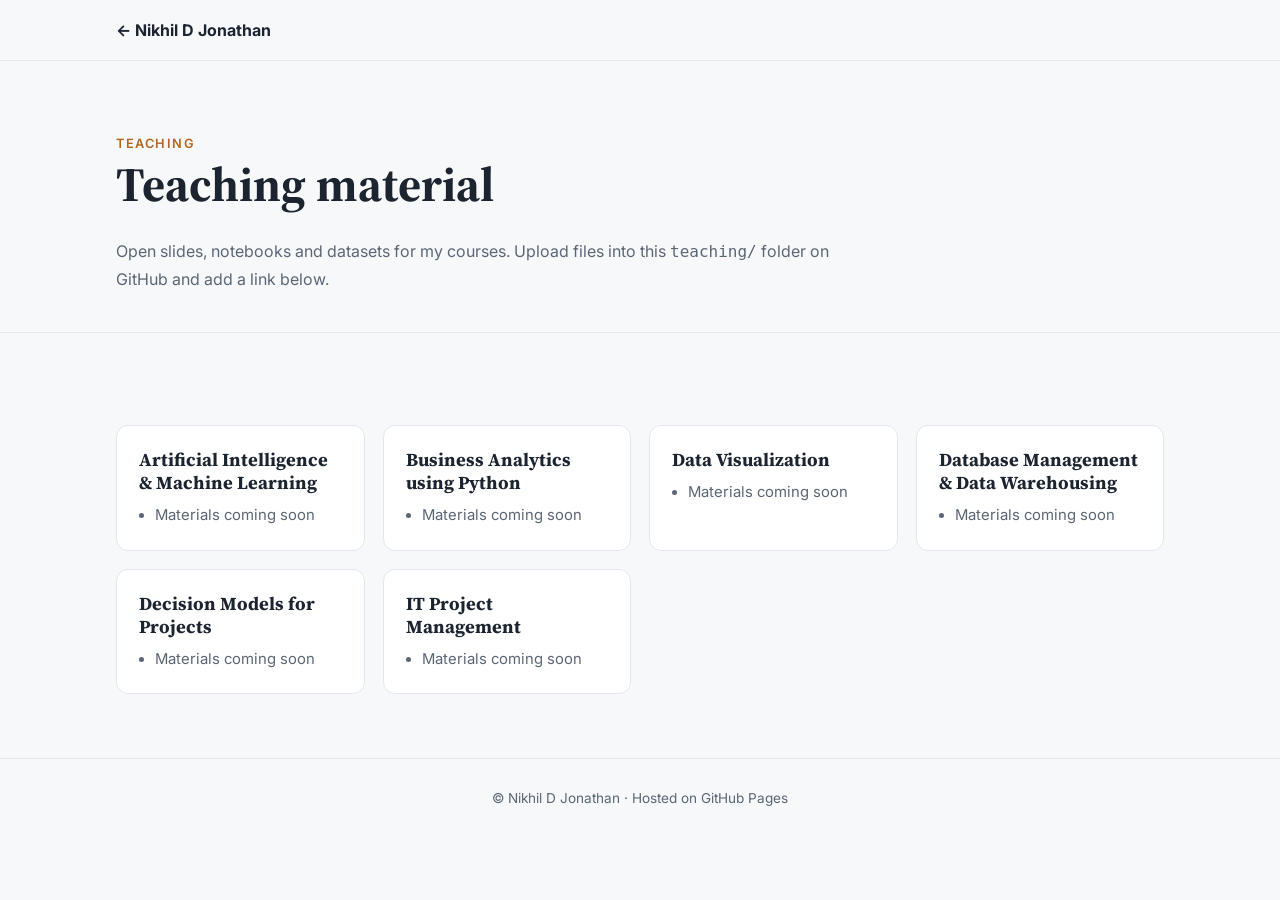
==== teaching/index.html @ 558bfcd5 "Add files via upload" ====
<!doctype html>
<html lang="en">
<head>
  <meta charset="utf-8"><meta name="viewport" content="width=device-width, initial-scale=1">
  <title>Teaching Material | Nikhil D Jonathan</title>
  <link href="https://fonts.googleapis.com/css2?family=Inter:wght@400;500;600;700&family=Source+Serif+4:wght@600;700&display=swap" rel="stylesheet">
  <link rel="stylesheet" href="../assets/style.css">
</head>
<body>
<header class="site"><div class="wrap"><a class="brand" href="../">← Nikhil D Jonathan</a></div></header>
<main>
<section class="hero" style="padding-bottom:24px"><div class="wrap" style="display:block">
  <div class="eyebrow">Teaching</div>
  <h1>Teaching material</h1>
  <p class="lead">Open slides, notebooks and datasets for my courses. Upload files into this <code>teaching/</code> folder on GitHub and add a link below.</p>
</div></section>

<!-- To add material: put the file in teaching/ (e.g. teaching/ai-ml-week1.pdf)
     and add <li><a href="ai-ml-week1.pdf">Week 1 – Introduction</a></li> under the course. -->
<section><div class="wrap">
  <div class="grid">
    <div class="card"><h3>Artificial Intelligence &amp; Machine Learning</h3><ul><li>Materials coming soon</li></ul></div>
    <div class="card"><h3>Business Analytics using Python</h3><ul><li>Materials coming soon</li></ul></div>
    <div class="card"><h3>Data Visualization</h3><ul><li>Materials coming soon</li></ul></div>
    <div class="card"><h3>Database Management &amp; Data Warehousing</h3><ul><li>Materials coming soon</li></ul></div>
    <div class="card"><h3>Decision Models for Projects</h3><ul><li>Materials coming soon</li></ul></div>
    <div class="card"><h3>IT Project Management</h3><ul><li>Materials coming soon</li></ul></div>
  </div>
</div></section>
</main>
<footer><div class="wrap">© Nikhil D Jonathan · Hosted on GitHub Pages</div></footer>
</body>
</html>
---- assets/style.css ----
/* ===== Theme tokens ===== */
:root {
  --bg: #f7f8fa;
  --surface: #ffffff;
  --text: #1c2430;
  --muted: #5b6675;
  --line: #e3e7ed;
  --accent: #0f5c6e;
  --accent-soft: #e3f1f3;
  --accent-2: #b5651d;
  --radius: 12px;
  --max: 1080px;
}
@media (prefers-color-scheme: dark) {
  :root:not([data-theme="light"]) {
    --bg: #0f141a; --surface: #161d25; --text: #e6ebf0; --muted: #9aa6b4;
    --line: #26303b; --accent: #5cc3d6; --accent-soft: #15313a; --accent-2: #e0a060;
  }
}
:root[data-theme="dark"] {
  --bg: #0f141a; --surface: #161d25; --text: #e6ebf0; --muted: #9aa6b4;
  --line: #26303b; --accent: #5cc3d6; --accent-soft: #15313a; --accent-2: #e0a060;
}

/* ===== Base ===== */
* { box-sizing: border-box; }
html { scroll-behavior: smooth; scroll-padding-top: 72px; }
body {
  margin: 0; background: var(--bg); color: var(--text);
  font-family: "Inter", system-ui, -apple-system, Segoe UI, Roboto, sans-serif;
  font-size: 16px; line-height: 1.65;
}
a { color: var(--accent); text-decoration: none; }
a:hover { text-decoration: underline; }
h1, h2, h3 { font-family: "Source Serif 4", Georgia, serif; line-height: 1.25; margin: 0 0 .5em; }
h2 { font-size: 1.9rem; }
h3 { font-size: 1.15rem; }
.wrap { max-width: var(--max); margin: 0 auto; padding: 0 16px; }
section { padding: 64px 0; border-top: 1px solid var(--line); }
.eyebrow { color: var(--accent-2); font-weight: 600; font-size: .8rem; letter-spacing: .12em; text-transform: uppercase; }
.lead { color: var(--muted); max-width: 720px; }

/* ===== Header / nav ===== */
header.site {
  position: sticky; top: 0; z-index: 10; background: color-mix(in srgb, var(--bg) 88%, transparent);
  backdrop-filter: blur(8px); border-bottom: 1px solid var(--line);
}
header.site .wrap { display: flex; align-items: center; justify-content: space-between; height: 60px; gap: 12px; }
.brand { font-weight: 700; color: var(--text); white-space: nowrap; }
nav ul { list-style: none; display: flex; gap: 20px; margin: 0; padding: 0; }
nav a { color: var(--muted); font-size: .92rem; font-weight: 500; }
nav a:hover { color: var(--accent); text-decoration: none; }
.menu-btn, .theme-btn {
  background: none; border: 1px solid var(--line); color: var(--text); border-radius: 8px;
  padding: 6px 10px; cursor: pointer; font: inherit; font-size: .85rem;
}
.menu-btn { display: none; }
@media (max-width: 820px) {
  .menu-btn { display: inline-block; }
  nav ul { display: none; position: absolute; top: 60px; left: 0; right: 0; flex-direction: column;
    background: var(--surface); border-bottom: 1px solid var(--line); padding: 12px 16px; gap: 12px; }
  nav ul.open { display: flex; }
}

/* ===== Hero ===== */
.hero { padding: 72px 0 56px; border-top: none; }
.hero .wrap { display: grid; grid-template-columns: 1fr 220px; gap: 40px; align-items: center; }
.hero h1 { font-size: clamp(2rem, 4.5vw, 3rem); }
.hero .role { font-size: 1.1rem; color: var(--muted); margin: 0 0 1rem; }
.hero img { width: 220px; height: 220px; border-radius: 50%; object-fit: cover; border: 4px solid var(--surface); box-shadow: 0 6px 24px rgba(0,0,0,.12); }
.chips { display: flex; flex-wrap: wrap; gap: 8px; margin: 18px 0 24px; }
.chip { background: var(--accent-soft); color: var(--accent); padding: 4px 12px; border-radius: 999px; font-size: .85rem; font-weight: 500; }
.btns { display: flex; flex-wrap: wrap; gap: 10px; }
.btn { display: inline-block; padding: 10px 18px; border-radius: 8px; font-weight: 600; font-size: .95rem; border: 1px solid var(--accent); }
.btn.primary { background: var(--accent); color: var(--surface); }
.btn.ghost { color: var(--accent); }
.btn:hover { text-decoration: none; opacity: .9; }
@media (max-width: 720px) {
  .hero .wrap { grid-template-columns: 1fr; }
  .hero img { width: 150px; height: 150px; order: -1; }
}

/* ===== Cards / grids ===== */
.grid { display: grid; gap: 18px; grid-template-columns: repeat(auto-fit, minmax(240px, 1fr)); margin-top: 28px; }
.card { background: var(--surface); border: 1px solid var(--line); border-radius: var(--radius); padding: 22px; }
.card p { margin: .4em 0 0; color: var(--muted); font-size: .95rem; }
.card ul { margin: .6em 0 0; padding-left: 1.1em; color: var(--muted); font-size: .93rem; }
.icon { font-size: 1.5rem; margin-bottom: 6px; }
.stats { display: grid; grid-template-columns: repeat(auto-fit, minmax(140px, 1fr)); gap: 14px; margin-top: 28px; }
.stat { background: var(--surface); border: 1px solid var(--line); border-radius: var(--radius); padding: 18px; text-align: center; }
.stat b { display: block; font-size: 2rem; color: var(--accent); font-family: "Source Serif 4", Georgia, serif; }
.stat span { color: var(--muted); font-size: .88rem; }

/* ===== Publications ===== */
.pub-group { margin-top: 32px; }
.pub-group h3 { border-left: 3px solid var(--accent-2); padding-left: 10px; }
ol.pubs { list-style: none; padding: 0; margin: 0; counter-reset: p; }
ol.pubs li { background: var(--surface); border: 1px solid var(--line); border-radius: 10px; padding: 14px 16px; margin-bottom: 10px; font-size: .95rem; }
ol.pubs .yr { display: inline-block; font-weight: 700; color: var(--accent); margin-right: 8px; }
ol.pubs em { color: var(--muted); }
.tag { font-size: .75rem; padding: 2px 8px; border-radius: 6px; background: var(--accent-soft); color: var(--accent); margin-left: 6px; white-space: nowrap; }

/* ===== Timeline ===== */
.timeline { list-style: none; padding: 0; margin: 28px 0 0; border-left: 2px solid var(--line); }
.timeline li { position: relative; padding: 0 0 20px 22px; }
.timeline li::before { content: ""; position: absolute; left: -7px; top: 6px; width: 12px; height: 12px; border-radius: 50%; background: var(--accent); }
.timeline .when { font-size: .85rem; color: var(--accent-2); font-weight: 600; }
.timeline p { margin: 2px 0 0; color: var(--muted); font-size: .95rem; }

.two-col { display: grid; grid-template-columns: 1fr 1fr; gap: 32px; }
@media (max-width: 820px) { .two-col { grid-template-columns: 1fr; } }

/* ===== Contact / footer ===== */
.contact-list { list-style: none; padding: 0; margin: 20px 0 0; display: grid; gap: 10px; }
.contact-list li { font-size: 1rem; }
footer { padding: 28px 0; border-top: 1px solid var(--line); color: var(--muted); font-size: .85rem; text-align: center; }
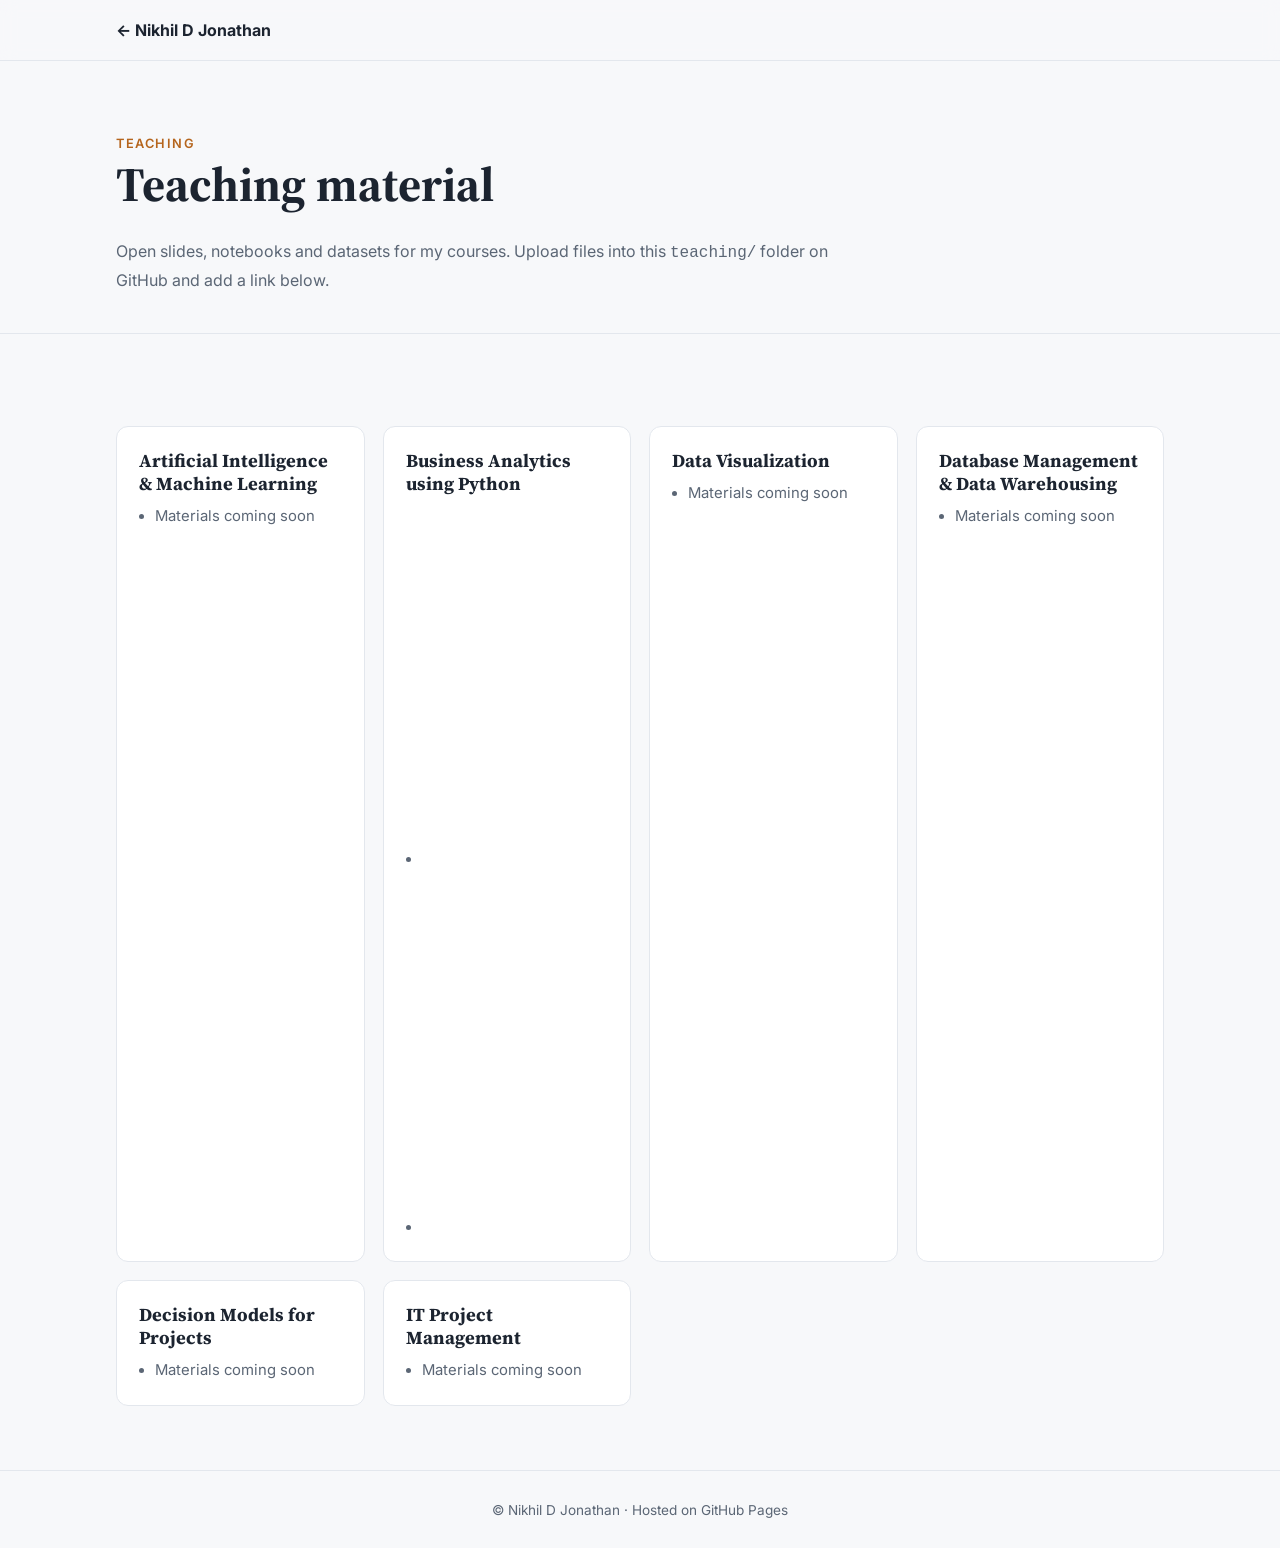
==== commit 4d3489ab: "Add materials for Business Analytics using Python Added two Google Slides presentations as materials" ====
--- a/teaching/index.html
+++ b/teaching/index.html
@@ -20,7 +20,10 @@
 <section><div class="wrap">
   <div class="grid">
     <div class="card"><h3>Artificial Intelligence &amp; Machine Learning</h3><ul><li>Materials coming soon</li></ul></div>
-    <div class="card"><h3>Business Analytics using Python</h3><ul><li>Materials coming soon</li></ul></div>
+    <div class="card"><h3>Business Analytics using Python</h3><ul>
+  <li><iframe src="https://docs.google.com/presentation/d/1x4MFINzcih00dk9zDryY-HEVkTwUfbTO/edit?usp=sharing&ouid=102629170577142885463&rtpof=true&sd=true" width="100%" height="360" style="border:0" allowfullscreen></iframe>
+  <li><iframe src="https://docs.google.com/presentation/d/1piwAVu8SwN83M1R3JvTYdsTvLvuZaUuD/edit?usp=sharing&ouid=102629170577142885463&rtpof=true&sd=true" width="100%" height="360" style="border:0" allowfullscreen></iframe>
+</ul></div>
     <div class="card"><h3>Data Visualization</h3><ul><li>Materials coming soon</li></ul></div>
     <div class="card"><h3>Database Management &amp; Data Warehousing</h3><ul><li>Materials coming soon</li></ul></div>
     <div class="card"><h3>Decision Models for Projects</h3><ul><li>Materials coming soon</li></ul></div>
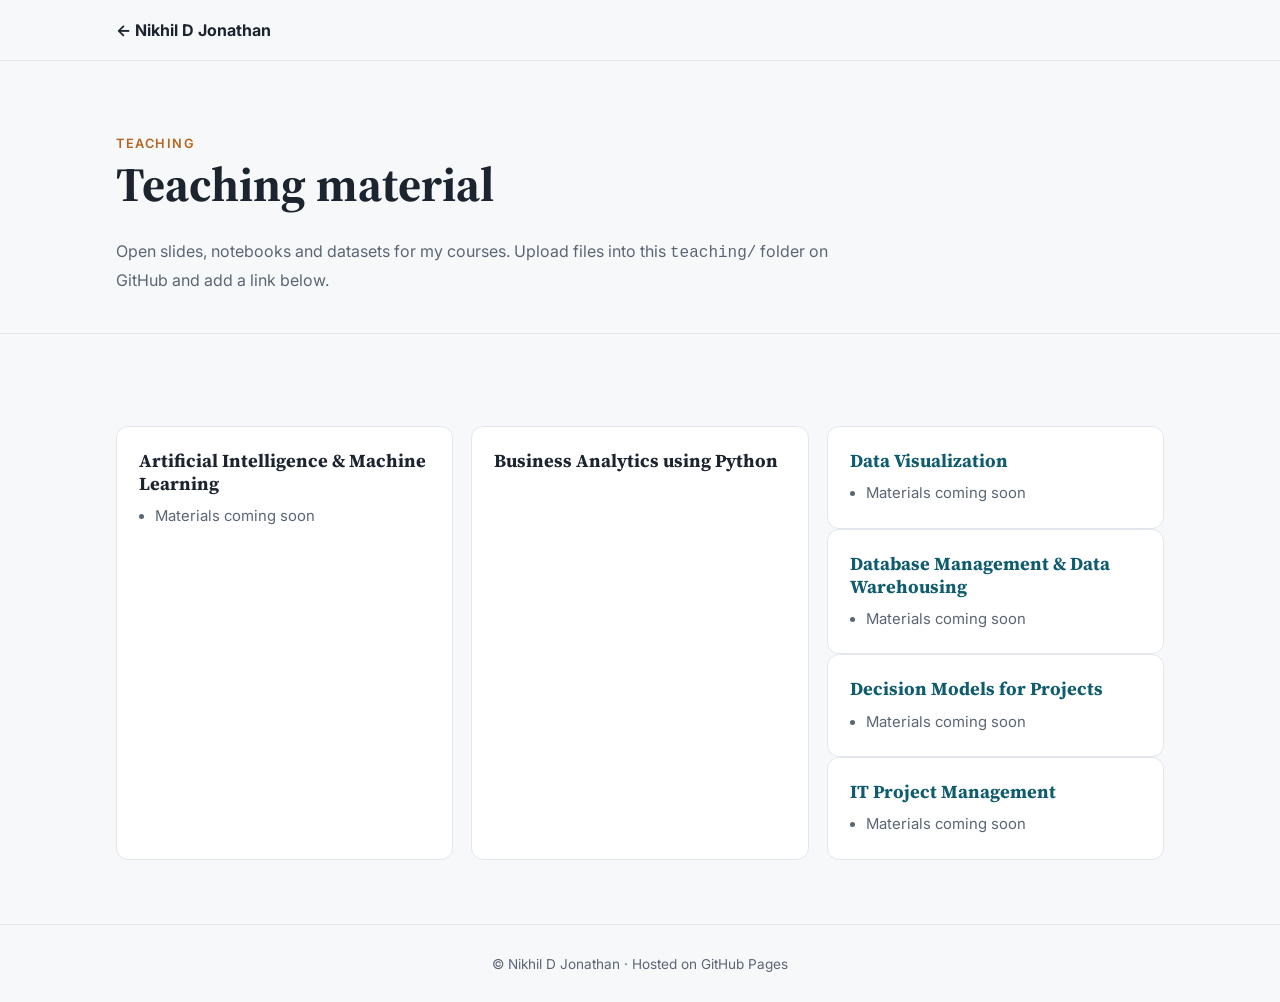
==== commit 947d9950: "Revise Business Analytics section in index.html Updated the Business Analytics section to include a " ====
--- a/teaching/index.html
+++ b/teaching/index.html
@@ -20,10 +20,8 @@
 <section><div class="wrap">
   <div class="grid">
     <div class="card"><h3>Artificial Intelligence &amp; Machine Learning</h3><ul><li>Materials coming soon</li></ul></div>
-    <div class="card"><h3>Business Analytics using Python</h3><ul>
-  <li><iframe src="https://docs.google.com/presentation/d/1x4MFINzcih00dk9zDryY-HEVkTwUfbTO/edit?usp=sharing&ouid=102629170577142885463&rtpof=true&sd=true" width="100%" height="360" style="border:0" allowfullscreen></iframe>
-  <li><iframe src="https://docs.google.com/presentation/d/1piwAVu8SwN83M1R3JvTYdsTvLvuZaUuD/edit?usp=sharing&ouid=102629170577142885463&rtpof=true&sd=true" width="100%" height="360" style="border:0" allowfullscreen></iframe>
-</ul></div>
+    <div class="card"><h3>Business Analytics using Python</h3><ul><a href="BANA_W1_2026.pdf" target="_blank">
+  </ul></div>
     <div class="card"><h3>Data Visualization</h3><ul><li>Materials coming soon</li></ul></div>
     <div class="card"><h3>Database Management &amp; Data Warehousing</h3><ul><li>Materials coming soon</li></ul></div>
     <div class="card"><h3>Decision Models for Projects</h3><ul><li>Materials coming soon</li></ul></div>
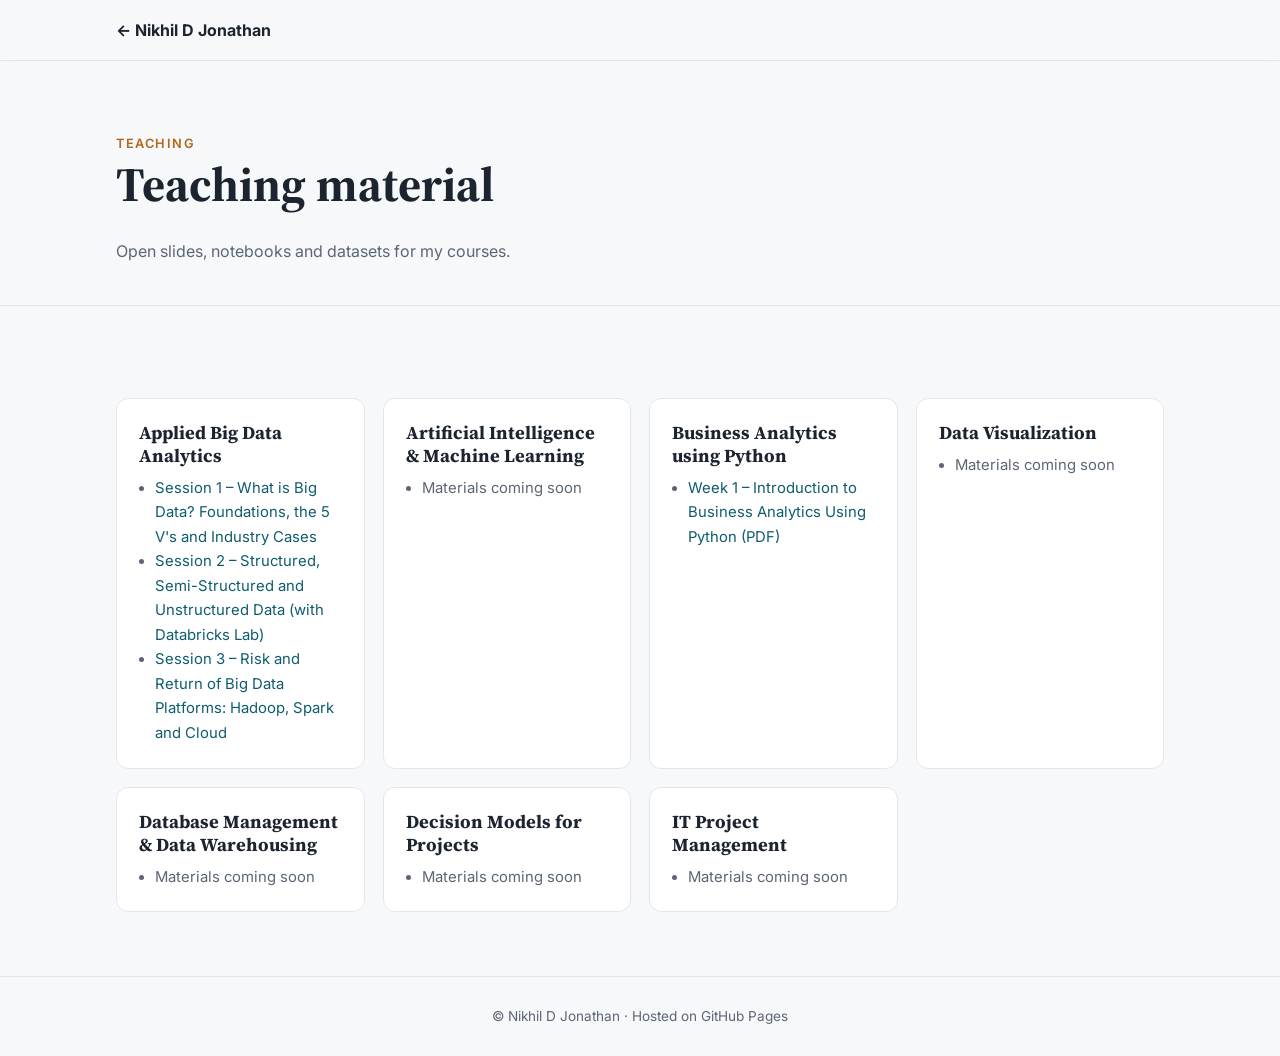
==== commit 8f56b4f4: "Update index.html" ====
--- a/teaching/index.html
+++ b/teaching/index.html
@@ -12,16 +12,22 @@
 <section class="hero" style="padding-bottom:24px"><div class="wrap" style="display:block">
   <div class="eyebrow">Teaching</div>
   <h1>Teaching material</h1>
-  <p class="lead">Open slides, notebooks and datasets for my courses. Upload files into this <code>teaching/</code> folder on GitHub and add a link below.</p>
+  <p class="lead">Open slides, notebooks and datasets for my courses.</p>
 </div></section>
 
 <!-- To add material: put the file in teaching/ (e.g. teaching/ai-ml-week1.pdf)
-     and add <li><a href="ai-ml-week1.pdf">Week 1 – Introduction</a></li> under the course. -->
+     and add <li><a href="ai-ml-week1.pdf" target="_blank">Week 1 – Introduction</a></li> under the course. -->
 <section><div class="wrap">
   <div class="grid">
+    <div class="card"><h3>Applied Big Data Analytics</h3><ul>
+      <li><a href="https://claude.ai/artifact/6KaRY5WagcvPYvcN2ojzzZ" target="_blank" rel="noopener">Session 1 – What is Big Data? Foundations, the 5 V's and Industry Cases</a></li>
+      <li><a href="https://claude.ai/artifact/1y9n8KhvRgqdB3rVWmtCxd" target="_blank" rel="noopener">Session 2 – Structured, Semi-Structured and Unstructured Data (with Databricks Lab)</a></li>
+      <li><a href="https://claude.ai/artifact/MuSf4VYW7B2Br4WHiVqfNo" target="_blank" rel="noopener">Session 3 – Risk and Return of Big Data Platforms: Hadoop, Spark and Cloud</a></li>
+    </ul></div>
     <div class="card"><h3>Artificial Intelligence &amp; Machine Learning</h3><ul><li>Materials coming soon</li></ul></div>
-    <div class="card"><h3>Business Analytics using Python</h3><ul><a href="BANA_W1_2026.pdf" target="_blank">
-  </ul></div>
+    <div class="card"><h3>Business Analytics using Python</h3><ul>
+      <li><a href="BANA_W1_2026.pdf" target="_blank">Week 1 – Introduction to Business Analytics Using Python (PDF)</a></li>
+    </ul></div>
     <div class="card"><h3>Data Visualization</h3><ul><li>Materials coming soon</li></ul></div>
     <div class="card"><h3>Database Management &amp; Data Warehousing</h3><ul><li>Materials coming soon</li></ul></div>
     <div class="card"><h3>Decision Models for Projects</h3><ul><li>Materials coming soon</li></ul></div>
